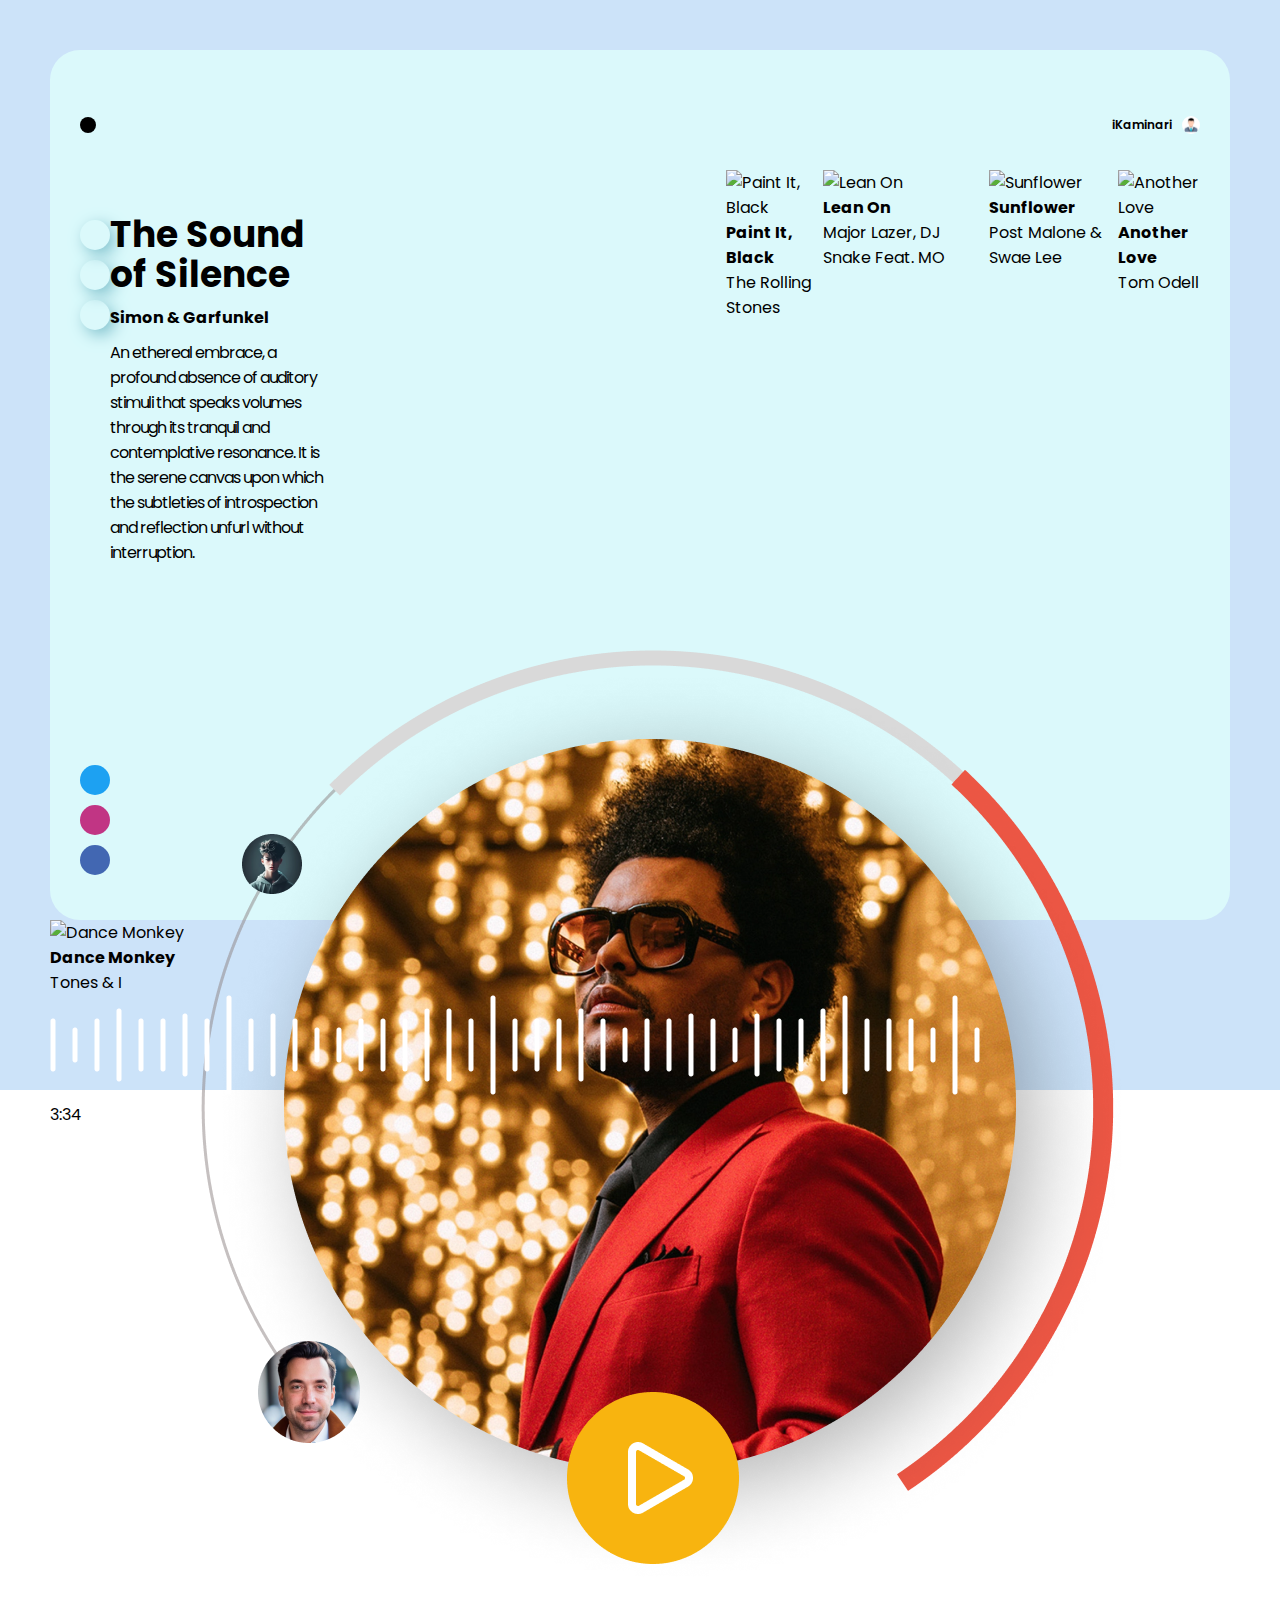
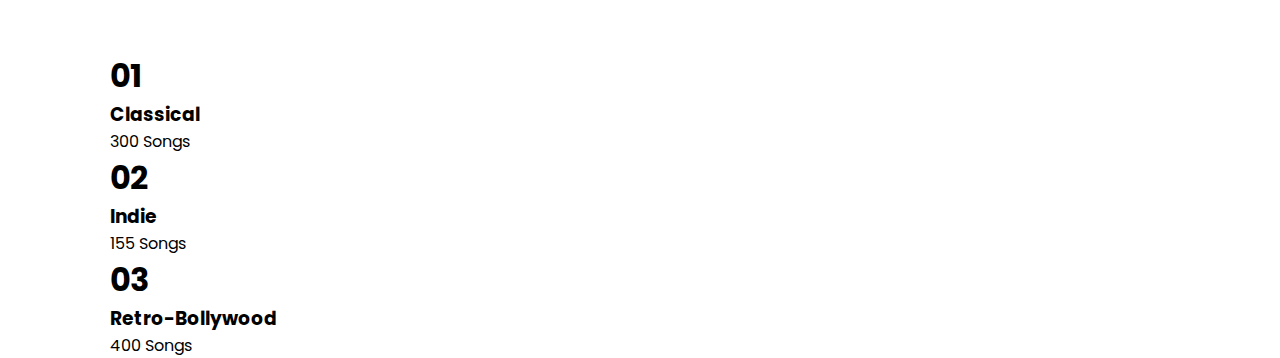
==== Beginner Stage/MeloJive/index.html @ 832d105a "Initialize HTML for music page" ====
<!DOCTYPE html>
<html lang="en">
  <head>
    <meta charset="UTF-8" />
    <meta name="viewport" content="width=device-width, initial-scale=1.0" />
    <title>MeloJive; Unlock the Symphony of Your Soul</title>
    <link rel="preconnect" href="https://fonts.googleapis.com" />
    <link rel="preconnect" href="https://fonts.gstatic.com" crossorigin />
    <link
      href="https://fonts.googleapis.com/css2?family=Poppins:ital,wght@0,100;0,200;0,300;0,400;0,500;0,600;0,700;0,800;0,900;1,100;1,200;1,300;1,400;1,500;1,600;1,700;1,800;1,900&display=swap"
      rel="stylesheet"
    />
    <link
      rel="stylesheet"
      href="https://cdnjs.cloudflare.com/ajax/libs/font-awesome/6.5.1/css/all.min.css"
      integrity="sha512-DTOQO9RWCH3ppGqcWaEA1BIZOC6xxalwEsw9c2QQeAIftl+Vegovlnee1c9QX4TctnWMn13TZye+giMm8e2LwA=="
      crossorigin="anonymous"
      referrerpolicy="no-referrer"
    />
    <link rel="stylesheet" href="styles.css" />
  </head>
  <body>
    <div class="main-container">
      <div class="mainContent">
        <nav>
          <div class="logo">
            <i class="fa-solid fa-music"></i>
          </div>

          <div class="userSettings">
            <ul>
              <li><i class="fa-solid fa-sliders"></i></li>
              <li><i class="fa-regular fa-bell"></i></li>
              <li>
                <p>iKaminari</p>
                <img src="Images/vector-users-icon-1220190994.jpg" />
              </li>
            </ul>
          </div>
        </nav>
        <div class="mainContainer">
          <div class="sideBar">
            <div class="sideIcons">
              <ul>
                <li><i class="fa-solid fa-magnifying-glass"></i></li>
                <li><i class="fa-regular fa-calendar-minus"></i></li>
                <li><i class="fa-regular fa-heart"></i></li>
              </ul>
            </div>
            <div class="socialMedia">
              <ul>
                <li><i class="fa-brands fa-x-twitter"></i></li>
                <li><i class="fa-brands fa-instagram"></i></li>
                <li><i class="fa-brands fa-facebook"></i></li>
              </ul>
            </div>
          </div>
          <div class="weeklyHighlights">
            <div class="topMusic">
              <div class="musicDescription">
                <h1>The Sound of Silence</h1>
                <h4>Simon & Garfunkel</h4>
                <p>
                  An ethereal embrace, a profound absence of auditory stimuli
                  that speaks volumes through its tranquil and contemplative
                  resonance. It is the serene canvas upon which the subtleties
                  of introspection and reflection unfurl without interruption.
                </p>
              </div>
              <div class="musicImage">
                <img src="Images/HighlightImage.png" />
              </div>
            </div>
            <div class="musicCategory">
              <div class="collection">
                <h1>01</h1>
                <h3>Classical</h3>
                <p>
                  <span><i class="fa-regular fa-calendar-minus"></i></span>300
                  Songs
                </p>
              </div>
            </div>
            <div class="musicCategory">
              <div class="collection">
                <h1>02</h1>
                <h3>Indie</h3>
                <p>
                  <span><i class="fa-regular fa-calendar-minus"></i></span>155
                  Songs
                </p>
              </div>
            </div>
            <div class="musicCategory">
              <div class="collection">
                <h1>03</h1>
                <h3>Retro-Bollywood</h3>
                <p>
                  <span><i class="fa-regular fa-calendar-minus"></i></span>400
                  Songs
                </p>
              </div>
            </div>
          </div>
          <div class="mediaDownload">
            <div class="songImage">
              <img
                src="https://external-content.duckduckgo.com/iu/?u=https%3A%2F%2Ftse4.mm.bing.net%2Fth%3Fid%3DOIP.VTyaMeuRLZ-3ElIZqRbGpQHaHd%26pid%3DApi&f=1&ipt=75dc06a6ba7b0f67cba440cd177c384a20dd85ca4b0ea0fc59eb7ae883de6c5c&ipo=images"
                alt="Paint It, Black"
              />
            </div>
            <div class="songInfo">
              <h4>Paint It, Black</h4>
              <p>The Rolling Stones</p>
            </div>
            <div class="downloadIcon"><i class="fa-solid fa-download"></i></div>
          </div>

          <div class="mediaDownload">
            <div class="songImage">
              <img
                src="https://external-content.duckduckgo.com/iu/?u=https%3A%2F%2Ffuxwithit.com%2Fwp-content%2Fuploads%2F2015%2F05%2FScreen-Shot-2015-05-14-at-10.49.48-AM.png&f=1&nofb=1&ipt=1165ccfcbe61f6463119a4a1ac1321b56a9b0745db8bda2a65cc42c50c6a1814&ipo=images"
                alt="Lean On"
              />
            </div>
            <div class="songInfo">
              <h4>Lean On</h4>
              <p>Major Lazer, DJ Snake Feat. MO</p>
            </div>
            <div class="downloadIcon"><i class="fa-solid fa-download"></i></div>
          </div>

          <div class="mediaDownload">
            <div class="songImage">
              <img
                src="https://external-content.duckduckgo.com/iu/?u=https%3A%2F%2Fi0.wp.com%2Fwww.fortressofsolitude.co.za%2Fwp-content%2Fuploads%2F2018%2F11%2FSpider-Man-Into-The-Spider-Verse-Sunflower-Post-Malone.jpg%3Ffit%3D3000%252C1680%26ssl%3D1&f=1&nofb=1&ipt=9d8f524ce311d8158731196e2be0166bcd1183e2acb718a7119d7178a288fce8&ipo=images"
                alt="Sunflower"
              />
            </div>
            <div class="songInfo">
              <h4>Sunflower</h4>
              <p>Post Malone & Swae Lee</p>
            </div>
            <div class="downloadIcon"><i class="fa-solid fa-download"></i></div>
          </div>

          <div class="mediaDownload">
            <div class="songImage">
              <img
                src="https://external-content.duckduckgo.com/iu/?u=https%3A%2F%2Ftse4.mm.bing.net%2Fth%3Fid%3DOIP.f6WIZBXnyTrwHjmatyi6XgHaHa%26pid%3DApi&f=1&ipt=0e48b99f64176ed2c6cdae70ff0f4d71a03a572e29fc9b2240b8d13e0cba2c76&ipo=images"
                alt="Another Love"
              />
            </div>
            <div class="songInfo">
              <h4>Another Love</h4>
              <p>Tom Odell</p>
            </div>
            <div class="downloadIcon"><i class="fa-solid fa-download"></i></div>
          </div>
        </div>
      </div>

      <div class="nowPlaying">
        <div class="playingImage">
          <img
            src="https://external-content.duckduckgo.com/iu/?u=https%3A%2F%2Fwww.iomoio.com%2Fcovers%2Fsrc%2F96%2F503396.jpg&f=1&nofb=1&ipt=d81a3eb848f38b85e0ea4f21104847c027baff6db10054f88165083e73097de0&ipo=images"
            alt="Dance Monkey"
          />
        </div>
        <div class="nowPlayingInfo">
          <h4>Dance Monkey</h4>
          <p>Tones & I</p>
        </div>
        <div class="nowIcons">
          <i class="fa-solid fa-backward-step"></i>
          <i class="fa-solid fa-play"></i>
          <i class="fa-solid fa-forward-step"></i>
        </div>
        <div class="soundProgress">
          <span>
            <img src="Images/Waves.png" />
            <p>3:34</p>
          </span>
        </div>
        <div class="nowPlayingIcons">
          <ul>
            <li><i class="fa-regular fa-heart"></i></li>
            <li><i class="fa-solid fa-volume-high"></i></li>
            <li><i class="fa-solid fa-repeat"></i></li>
            <li><i class="fa-solid fa-shuffle"></i></li>
          </ul>
        </div>
      </div>
    </div>
  </body>
</html>
---- Beginner Stage/MeloJive/styles.css ----
* {
  margin: 0;
  padding: 0;
  scroll-behavior: smooth;
  font-family: "Poppins", sans-serif;
}

/* img {
  display: none;
} */

.main-container {
  background-color: #cce3f9;
  height: 110vh;
  padding: 50px;
}

.mainContent {
  background-color: #dbf9fb;
  height: 90vh;
  padding: 30px;
  border-radius: 30px;
}

ul {
  list-style: none;
}

nav {
  display: flex;
  justify-content: space-between;
  align-items: center;
  height: 10vh;
}

nav ul {
  display: flex;
}

nav .logo {
  background-color: black;
  color: #d5f0f5;
  padding: 8px;
  border-radius: 50px;
}

nav .userSettings ul li {
  display: flex;
  justify-content: center;
  align-items: center;
  margin-left: 20px;
}

nav p {
  font-size: 12px;
  font-weight: 600;
}

nav img {
  height: 2vh;
  border-radius: 50px;
  margin-left: 10px;
}

.mainContainer {
  /* background-color: #bfc6f2; */
  display: flex;
  justify-content: space-between;
  height: 85vh;
}

.sideBar {
  display: flex;
  flex-direction: column;
  align-items: center;
  justify-content: space-between;
  padding: 50px 0;
}

.sideIcons li {
  display: flex;
  align-items: center;
  justify-content: center;
  width: 30px;
  height: 30px;
  margin-bottom: 10px;
  border-radius: 50px;
  box-shadow: 5px 5px 16px #7fc0cc;
}

.socialMedia li {
  display: flex;
  align-items: center;
  justify-content: center;
  width: 30px;
  height: 30px;
  margin-bottom: 10px;
  border-radius: 50px;
  color: white;
}

.socialMedia li:nth-child(1) {
  background-color: #1da1f2;
}

.socialMedia li:nth-child(2) {
  background-color: #c13584;
}

.socialMedia li:nth-child(3) {
  background-color: #4267b2;
}

.weeklyHighlights {
  width: 55%;
}

.musicDescription {
  width: 35%;
}
.musicDescription h1 {
  font-size: 36px;
  margin-top: 45px;
  line-height: 40px;
}
.musicDescription h4 {
  margin: 10px 0;
}
.musicDescription p {
  font-size: 16px;
  letter-spacing: -1px;
}

.musicImage {
  width: 75%;
}
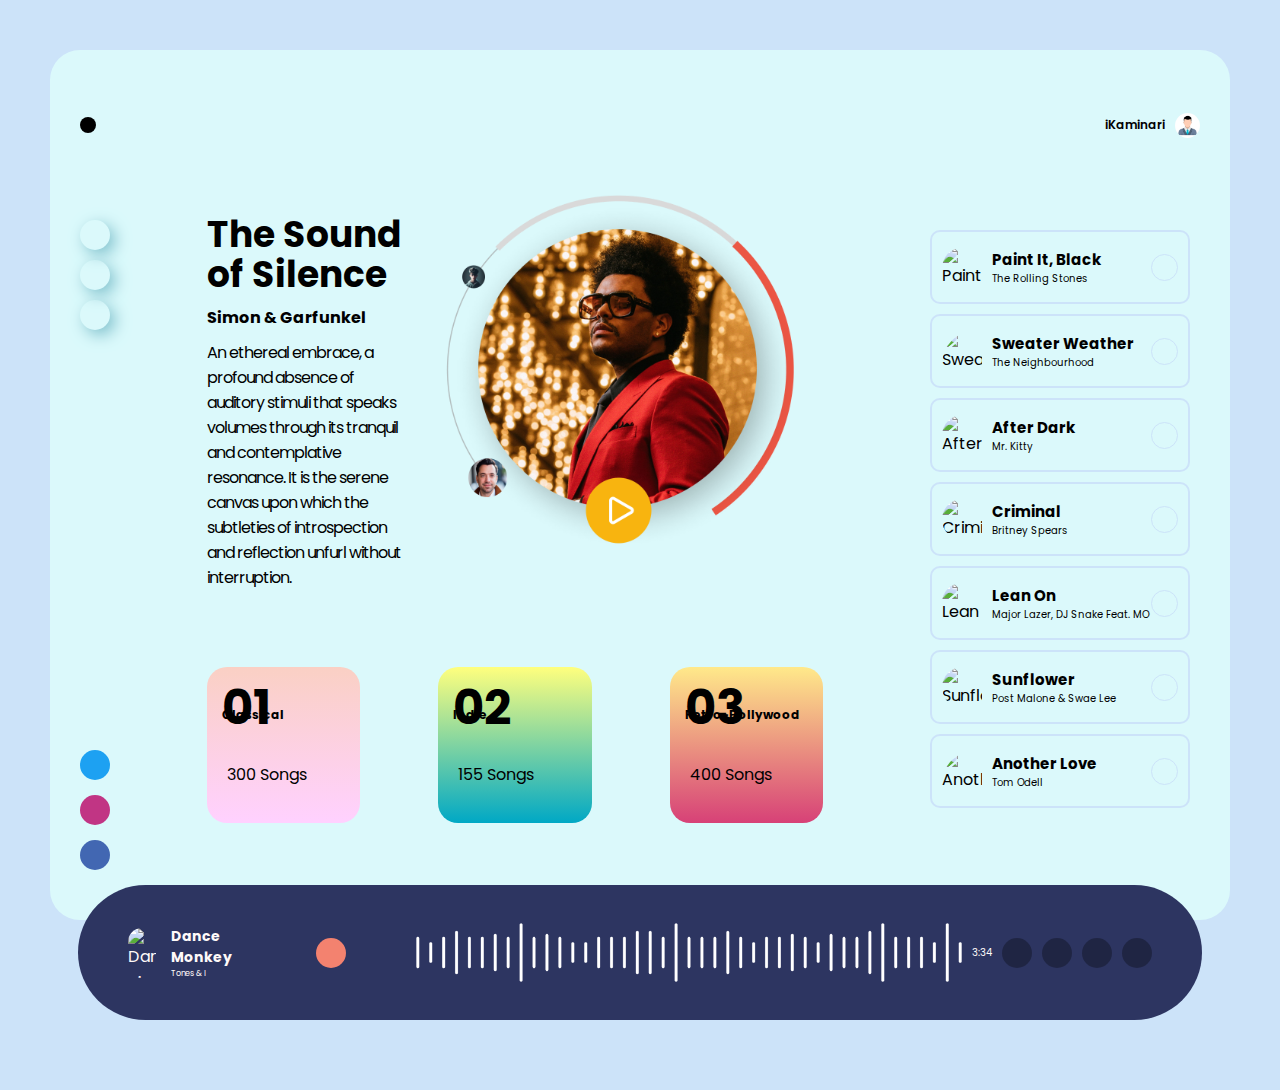
==== commit a5c40f08: "Update MeloJive codebase" ====
--- a/Beginner Stage/MeloJive/index.html
+++ b/Beginner Stage/MeloJive/index.html
@@ -73,27 +73,23 @@
             </div>
             <div class="musicCategory">
               <div class="collection">
-                <h1>01</h1>
+                <h2>01</h2>
                 <h3>Classical</h3>
                 <p>
                   <span><i class="fa-regular fa-calendar-minus"></i></span>300
                   Songs
                 </p>
               </div>
-            </div>
-            <div class="musicCategory">
               <div class="collection">
-                <h1>02</h1>
+                <h2>02</h2>
                 <h3>Indie</h3>
                 <p>
                   <span><i class="fa-regular fa-calendar-minus"></i></span>155
                   Songs
                 </p>
               </div>
-            </div>
-            <div class="musicCategory">
               <div class="collection">
-                <h1>03</h1>
+                <h2>03</h2>
                 <h3>Retro-Bollywood</h3>
                 <p>
                   <span><i class="fa-regular fa-calendar-minus"></i></span>400
@@ -102,60 +98,118 @@
               </div>
             </div>
           </div>
-          <div class="mediaDownload">
-            <div class="songImage">
-              <img
-                src="https://external-content.duckduckgo.com/iu/?u=https%3A%2F%2Ftse4.mm.bing.net%2Fth%3Fid%3DOIP.VTyaMeuRLZ-3ElIZqRbGpQHaHd%26pid%3DApi&f=1&ipt=75dc06a6ba7b0f67cba440cd177c384a20dd85ca4b0ea0fc59eb7ae883de6c5c&ipo=images"
-                alt="Paint It, Black"
-              />
-            </div>
-            <div class="songInfo">
-              <h4>Paint It, Black</h4>
-              <p>The Rolling Stones</p>
-            </div>
-            <div class="downloadIcon"><i class="fa-solid fa-download"></i></div>
-          </div>
-
-          <div class="mediaDownload">
-            <div class="songImage">
-              <img
-                src="https://external-content.duckduckgo.com/iu/?u=https%3A%2F%2Ffuxwithit.com%2Fwp-content%2Fuploads%2F2015%2F05%2FScreen-Shot-2015-05-14-at-10.49.48-AM.png&f=1&nofb=1&ipt=1165ccfcbe61f6463119a4a1ac1321b56a9b0745db8bda2a65cc42c50c6a1814&ipo=images"
-                alt="Lean On"
-              />
-            </div>
-            <div class="songInfo">
-              <h4>Lean On</h4>
-              <p>Major Lazer, DJ Snake Feat. MO</p>
-            </div>
-            <div class="downloadIcon"><i class="fa-solid fa-download"></i></div>
-          </div>
-
-          <div class="mediaDownload">
-            <div class="songImage">
-              <img
-                src="https://external-content.duckduckgo.com/iu/?u=https%3A%2F%2Fi0.wp.com%2Fwww.fortressofsolitude.co.za%2Fwp-content%2Fuploads%2F2018%2F11%2FSpider-Man-Into-The-Spider-Verse-Sunflower-Post-Malone.jpg%3Ffit%3D3000%252C1680%26ssl%3D1&f=1&nofb=1&ipt=9d8f524ce311d8158731196e2be0166bcd1183e2acb718a7119d7178a288fce8&ipo=images"
-                alt="Sunflower"
-              />
-            </div>
-            <div class="songInfo">
-              <h4>Sunflower</h4>
-              <p>Post Malone & Swae Lee</p>
-            </div>
-            <div class="downloadIcon"><i class="fa-solid fa-download"></i></div>
-          </div>
-
-          <div class="mediaDownload">
-            <div class="songImage">
-              <img
-                src="https://external-content.duckduckgo.com/iu/?u=https%3A%2F%2Ftse4.mm.bing.net%2Fth%3Fid%3DOIP.f6WIZBXnyTrwHjmatyi6XgHaHa%26pid%3DApi&f=1&ipt=0e48b99f64176ed2c6cdae70ff0f4d71a03a572e29fc9b2240b8d13e0cba2c76&ipo=images"
-                alt="Another Love"
-              />
-            </div>
-            <div class="songInfo">
-              <h4>Another Love</h4>
-              <p>Tom Odell</p>
-            </div>
-            <div class="downloadIcon"><i class="fa-solid fa-download"></i></div>
+          <div class="downloads">
+            <div class="mediaDownload">
+              <div class="songImage">
+                <img
+                  src="https://external-content.duckduckgo.com/iu/?u=https%3A%2F%2Ftse4.mm.bing.net%2Fth%3Fid%3DOIP.VTyaMeuRLZ-3ElIZqRbGpQHaHd%26pid%3DApi&f=1&ipt=75dc06a6ba7b0f67cba440cd177c384a20dd85ca4b0ea0fc59eb7ae883de6c5c&ipo=images"
+                  alt="Paint It, Black"
+                />
+              </div>
+              <div class="songInfo">
+                <h4>Paint It, Black</h4>
+                <p>The Rolling Stones</p>
+              </div>
+              <div class="downloadIcon">
+                <i class="fa-solid fa-download"></i>
+              </div>
+            </div>
+
+            <div class="mediaDownload">
+              <div class="songImage">
+                <img
+                  src="https://external-content.duckduckgo.com/iu/?u=https%3A%2F%2Fimg.discogs.com%2FqCd0AVOZBoEt_5tBkz3qbFkDMAM%3D%2Ffit-in%2F593x600%2Ffilters%3Astrip_icc()%3Aformat(jpeg)%3Amode_rgb()%3Aquality(90)%2Fdiscogs-images%2FR-6307017-1416602529-1525.jpeg.jpg&f=1&nofb=1&ipt=378a986bee02e0b107f05a2b41e06b2abf0506f35f2e8b8e8c03ab0c92e3dbf0&ipo=images"
+                  alt="Sweater Weather"
+                />
+              </div>
+              <div class="songInfo">
+                <h4>Sweater Weather</h4>
+                <p>The Neighbourhood</p>
+              </div>
+              <div class="downloadIcon">
+                <i class="fa-solid fa-download"></i>
+              </div>
+            </div>
+
+            <div class="mediaDownload">
+              <div class="songImage">
+                <img
+                  src="https://external-content.duckduckgo.com/iu/?u=https%3A%2F%2Ftse1.mm.bing.net%2Fth%3Fid%3DOIP.H5ZeZGxg9os8kbpJdnu9YgHaHa%26pid%3DApi%26h%3D160&f=1&ipt=ba3dca7682bdce3d91c4c49c2888ac51bcc46d9dcdf4f42d3847c3bc8ac05afe&ipo=images"
+                  alt="After Dark"
+                />
+              </div>
+              <div class="songInfo">
+                <h4>After Dark</h4>
+                <p>Mr. Kitty</p>
+              </div>
+              <div class="downloadIcon">
+                <i class="fa-solid fa-download"></i>
+              </div>
+            </div>
+
+            <div class="mediaDownload">
+              <div class="songImage">
+                <img
+                  src="https://external-content.duckduckgo.com/iu/?u=https%3A%2F%2Ftse1.mm.bing.net%2Fth%3Fid%3DOIP.LE3OWPF-0eSeya5ooKF04AHaHa%26pid%3DApi&f=1&ipt=9269f8732cd7fa49c6056aef9d3f00dc1254c8395b285e16b15e67d568e5fcea&ipo=images"
+                  alt="Criminal"
+                />
+              </div>
+              <div class="songInfo">
+                <h4>Criminal</h4>
+                <p>Britney Spears</p>
+              </div>
+              <div class="downloadIcon">
+                <i class="fa-solid fa-download"></i>
+              </div>
+            </div>
+
+            <div class="mediaDownload">
+              <div class="songImage">
+                <img
+                  src="https://external-content.duckduckgo.com/iu/?u=https%3A%2F%2Ffuxwithit.com%2Fwp-content%2Fuploads%2F2015%2F05%2FScreen-Shot-2015-05-14-at-10.49.48-AM.png&f=1&nofb=1&ipt=1165ccfcbe61f6463119a4a1ac1321b56a9b0745db8bda2a65cc42c50c6a1814&ipo=images"
+                  alt="Lean On"
+                />
+              </div>
+              <div class="songInfo">
+                <h4>Lean On</h4>
+                <p>Major Lazer, DJ Snake Feat. MO</p>
+              </div>
+              <div class="downloadIcon">
+                <i class="fa-solid fa-download"></i>
+              </div>
+            </div>
+
+            <div class="mediaDownload">
+              <div class="songImage">
+                <img
+                  src="https://external-content.duckduckgo.com/iu/?u=https%3A%2F%2Fi0.wp.com%2Fwww.fortressofsolitude.co.za%2Fwp-content%2Fuploads%2F2018%2F11%2FSpider-Man-Into-The-Spider-Verse-Sunflower-Post-Malone.jpg%3Ffit%3D3000%252C1680%26ssl%3D1&f=1&nofb=1&ipt=9d8f524ce311d8158731196e2be0166bcd1183e2acb718a7119d7178a288fce8&ipo=images"
+                  alt="Sunflower"
+                />
+              </div>
+              <div class="songInfo">
+                <h4>Sunflower</h4>
+                <p>Post Malone & Swae Lee</p>
+              </div>
+              <div class="downloadIcon">
+                <i class="fa-solid fa-download"></i>
+              </div>
+            </div>
+
+            <div class="mediaDownload">
+              <div class="songImage">
+                <img
+                  src="https://external-content.duckduckgo.com/iu/?u=https%3A%2F%2Ftse4.mm.bing.net%2Fth%3Fid%3DOIP.f6WIZBXnyTrwHjmatyi6XgHaHa%26pid%3DApi&f=1&ipt=0e48b99f64176ed2c6cdae70ff0f4d71a03a572e29fc9b2240b8d13e0cba2c76&ipo=images"
+                  alt="Another Love"
+                />
+              </div>
+              <div class="songInfo">
+                <h4>Another Love</h4>
+                <p>Tom Odell</p>
+              </div>
+              <div class="downloadIcon">
+                <i class="fa-solid fa-download"></i>
+              </div>
+            </div>
           </div>
         </div>
       </div>
@@ -172,9 +226,11 @@
           <p>Tones & I</p>
         </div>
         <div class="nowIcons">
-          <i class="fa-solid fa-backward-step"></i>
-          <i class="fa-solid fa-play"></i>
-          <i class="fa-solid fa-forward-step"></i>
+          <ul>
+            <li><i class="fa-solid fa-backward-step"></i></li>
+            <li><i class="fa-solid fa-play"></i></li>
+            <li><i class="fa-solid fa-forward-step"></i></li>
+          </ul>
         </div>
         <div class="soundProgress">
           <span>
--- a/Beginner Stage/MeloJive/styles.css
+++ b/Beginner Stage/MeloJive/styles.css
@@ -5,6 +5,10 @@
   font-family: "Poppins", sans-serif;
 }
 
+::-webkit-scrollbar {
+  display: none;
+}
+
 /* img {
   display: none;
 } */
@@ -48,7 +52,7 @@
   display: flex;
   justify-content: center;
   align-items: center;
-  margin-left: 20px;
+  margin-left: 30px;
 }
 
 nav p {
@@ -57,7 +61,7 @@
 }
 
 nav img {
-  height: 2vh;
+  width: 25px;
   border-radius: 50px;
   margin-left: 10px;
 }
@@ -94,7 +98,7 @@
   justify-content: center;
   width: 30px;
   height: 30px;
-  margin-bottom: 10px;
+  margin-bottom: 15px;
   border-radius: 50px;
   color: white;
 }
@@ -115,22 +119,255 @@
   width: 55%;
 }
 
+.topMusic {
+  display: flex;
+  height: 65%;
+  align-items: top;
+  justify-content: space-between;
+}
+
 .musicDescription {
   width: 35%;
 }
+
 .musicDescription h1 {
   font-size: 36px;
   margin-top: 45px;
   line-height: 40px;
 }
+
 .musicDescription h4 {
   margin: 10px 0;
 }
+
 .musicDescription p {
   font-size: 16px;
   letter-spacing: -1px;
 }
 
 .musicImage {
-  width: 75%;
-}
+  width: 70%;
+  display: flex;
+  align-items: center;
+  justify-content: center;
+}
+
+.musicImage img {
+  width: 100%;
+  margin-bottom: 100px;
+}
+
+.musicCategory {
+  display: flex;
+  flex-direction: row;
+  height: 40%;
+  justify-content: space-between;
+}
+
+.collection {
+  width: 20%;
+  display: flex;
+  flex-direction: column;
+  justify-content: space-around;
+  margin-bottom: 150px;
+  padding: 15px;
+  border-radius: 20px;
+}
+
+.collection h2 {
+  font-size: 48px;
+  line-height: 10px;
+}
+
+.collection h3 {
+  font-size: 12px;
+  line-height: 10px;
+  margin-top: -45px;
+  justify-self: flex-start;
+}
+
+/* .collection p {
+  font-size: 12px;
+  display: flex;
+  align-items: center;
+  margin-top: -45px;
+} */
+
+.collection p span {
+  margin-right: 5px;
+}
+
+.collection:nth-child(1) {
+  background: linear-gradient(to bottom, #fad0c4 0%, #ffd1ff);
+}
+
+.collection:nth-child(2) {
+  background: linear-gradient(to bottom, #ffff7e, #00a8c5);
+}
+
+.collection:nth-child(3) {
+  background: linear-gradient(to bottom, #ffe98a, #d74177);
+}
+
+.downloads {
+  width: 25%;
+  padding: 50px 0;
+  margin-bottom: 50px;
+  overflow-x: scroll;
+}
+
+.mediaDownload {
+  /* background-color: #1da1f2; */
+  height: 60px;
+  display: flex;
+  align-items: center;
+  margin: 10px;
+  padding: 5px 10px;
+  border-radius: 10px;
+  border: 2px solid #cce3f9;
+  position: relative;
+}
+
+.songImage {
+  overflow: hidden;
+  width: 40px;
+  height: 40px;
+}
+
+.songImage img {
+  /* width: 40px;
+  height: 40px; */
+  height: 100%;
+  width: 100%;
+  object-position: center;
+  object-fit: cover;
+  border-radius: 50px;
+  /* margin-right: 10px; */
+}
+
+.songInfo {
+  margin-left: 10px;
+}
+
+.songInfo h4 {
+  font-size: 15px;
+}
+
+.songInfo p {
+  font-size: 10px;
+}
+
+.downloadIcon {
+  margin: 0 10px;
+  height: 25px;
+  width: 25px;
+  display: flex;
+  align-items: center;
+  justify-content: center;
+  border-radius: 50px;
+  font-size: 16px;
+  position: absolute;
+  right: 0;
+  border: 1px solid #cce3f9;
+}
+
+.nowPlaying {
+  background-color: #2d3561;
+  border-radius: 100px;
+  /* height: 20vh; */
+  display: flex;
+  align-items: center;
+  justify-content: space-between;
+  padding: 0 50px;
+  margin: 0 auto;
+  height: 15vh;
+  width: 80%;
+  color: #fffaf9;
+  position: absolute;
+  left: 50%;
+  transform: translateX(-50%);
+  bottom: -120px;
+}
+
+.nowPlaying ul {
+  display: flex;
+}
+
+.nowPlaying ul li {
+  display: flex;
+  align-items: center;
+  justify-content: center;
+  border-radius: 50px;
+  height: 30px;
+  width: 30px;
+  margin-left: 10px;
+  font-size: 12px;
+  background-color: rgba(0, 0, 0, 0.3);
+}
+
+.playingImage {
+  height: 50px;
+  width: 50px;
+  overflow: hidden;
+  border-radius: 100px;
+}
+
+.playingImage img {
+  height: 100%;
+  width: 100%;
+  object-fit: cover;
+  object-position: center;
+}
+
+.nowPlayingInfo {
+  margin-left: 15px;
+}
+
+.nowPlayingInfo h4 {
+  font-size: 14px;
+}
+
+.nowPlayingInfo p {
+  font-size: 8px;
+}
+
+.nowIcons {
+  margin-left: 30px;
+}
+
+.nowIcons ul li {
+  background-color: transparent;
+}
+
+.nowIcons ul li:nth-child(2) {
+  background-color: #f3826f;
+}
+
+.soundProgress {
+  display: flex;
+  justify-content: space-between;
+  align-items: center;
+  margin-left: 30px;
+  height: 30px;
+}
+
+.soundProgress span {
+  display: flex;
+  align-items: center;
+}
+
+.soundProgress img {
+  height: 100%;
+  width: 100%;
+  object-fit: cover;
+  object-position: center;
+}
+
+.soundProgress p {
+  margin-left: 10px;
+  font-size: 10px;
+}
+
+.nowPlayingIcons {
+  margin-left: 30px;
+}
